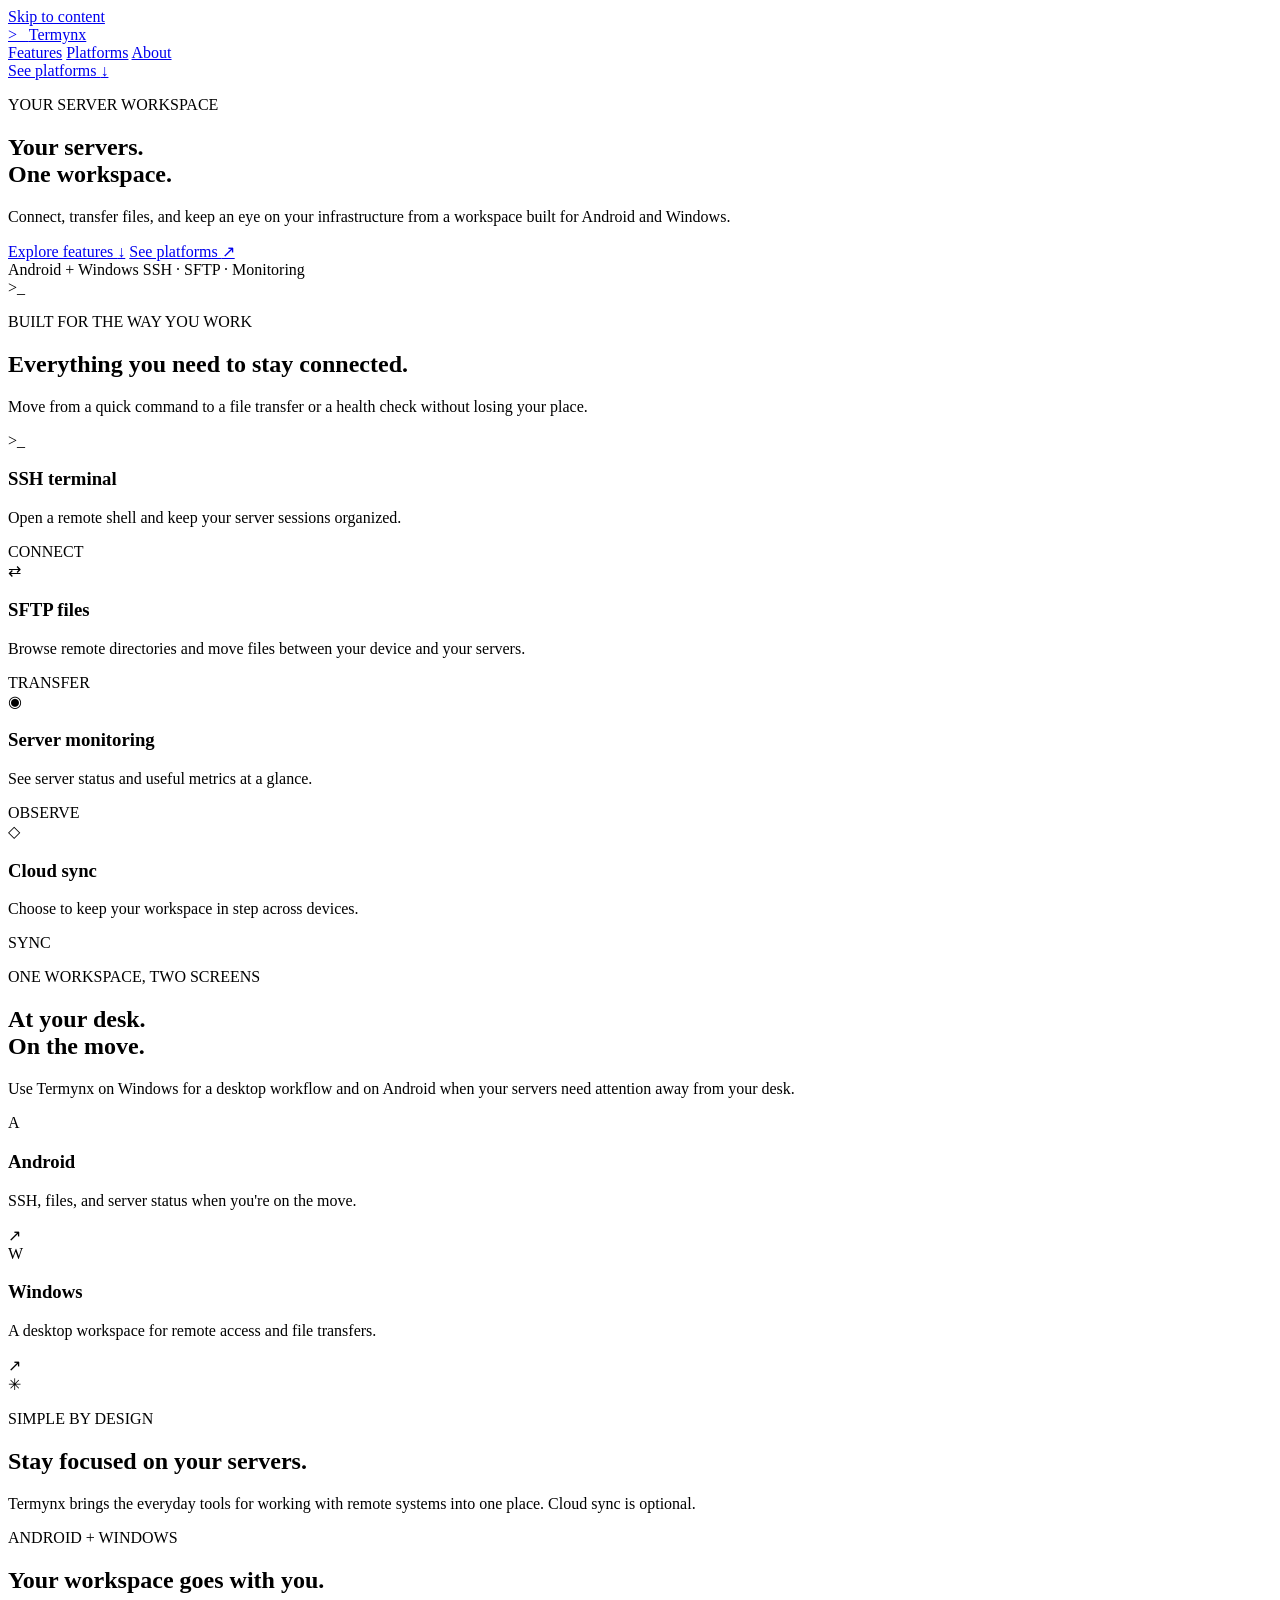
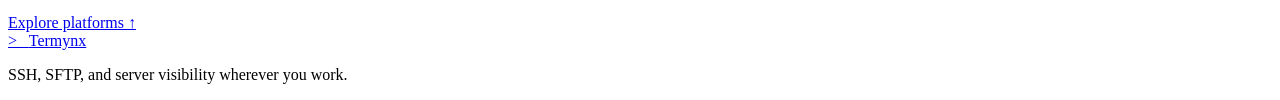
==== index.html @ 279df397 "Create index.html" ====
<!doctype html>
<html lang="en">
<head>
  <meta charset="utf-8">
  <meta name="viewport" content="width=device-width, initial-scale=1">
  <meta name="theme-color" content="#080d1d">
  <meta name="description" content="Termynx is an SSH and SFTP workspace for Android and Windows.">
  <meta property="og:type" content="website">
  <meta property="og:title" content="Termynx — your servers, one workspace">
  <meta property="og:description" content="A modern SSH and SFTP workspace for Android and Windows.">
  <title>Termynx — Your servers, one workspace</title>
  <link rel="stylesheet" href="styles.css">
</head>
<body>
  <a class="skip-link" href="#main">Skip to content</a>

  <div class="site-shell">
    <header class="site-header">
      <a class="brand" href="#top" aria-label="Termynx home">
        <span class="brand-mark" aria-hidden="true">&gt;_</span>
        <span>Termynx</span>
      </a>
      <nav class="site-nav" aria-label="Main navigation">
        <a href="#features">Features</a>
        <a href="#platforms">Platforms</a>
        <a href="#about">About</a>
      </nav>
      <a class="header-link" href="#platforms">
        See platforms <span aria-hidden="true">↓</span>
      </a>
    </header>

    <main id="main">
      <section class="hero" id="top" aria-labelledby="hero-title">
        <div class="hero-copy">
          <p class="eyebrow"><span class="live-dot" aria-hidden="true"></span> YOUR SERVER WORKSPACE</p>
          <h1 id="hero-title">Your servers.<br><span>One workspace.</span></h1>
          <p class="hero-description">Connect, transfer files, and keep an eye on your infrastructure from a workspace built for Android and Windows.</p>
          <div class="hero-actions">
            <a class="button button-primary" href="#features">Explore features <span aria-hidden="true">↓</span></a>
            <a class="button button-secondary" href="#platforms">See platforms <span aria-hidden="true">↗</span></a>
          </div>
          <div class="hero-proof" aria-label="Supported platforms and capabilities">
            <span>Android + Windows</span>
            <span class="proof-divider" aria-hidden="true"></span>
            <span>SSH · SFTP · Monitoring</span>
          </div>
        </div>
        <div class="hero-art" aria-hidden="true">
          <div class="art-glow" aria-hidden="true"></div>
          <div class="visual-grid"></div>
          <div class="visual-orbit orbit-outer"></div>
          <div class="visual-orbit orbit-inner"></div>
          <div class="visual-core"><span>&gt;_</span></div>
          <div class="visual-node node-one"></div>
          <div class="visual-node node-two"></div>
          <div class="visual-node node-three"></div>
        </div>
      </section>

      <section class="feature-section" id="features" aria-labelledby="features-title">
        <div class="section-heading">
          <div>
            <p class="eyebrow">BUILT FOR THE WAY YOU WORK</p>
            <h2 id="features-title">Everything you need to stay connected.</h2>
          </div>
          <p>Move from a quick command to a file transfer or a health check without losing your place.</p>
        </div>
        <div class="feature-grid">
          <article class="feature-card">
            <div class="feature-icon icon-blue" aria-hidden="true">&gt;_</div>
            <h3>SSH terminal</h3>
            <p>Open a remote shell and keep your server sessions organized.</p>
            <span class="feature-tag">CONNECT</span>
          </article>
          <article class="feature-card">
            <div class="feature-icon icon-cyan" aria-hidden="true">⇄</div>
            <h3>SFTP files</h3>
            <p>Browse remote directories and move files between your device and your servers.</p>
            <span class="feature-tag">TRANSFER</span>
          </article>
          <article class="feature-card">
            <div class="feature-icon icon-violet" aria-hidden="true">◉</div>
            <h3>Server monitoring</h3>
            <p>See server status and useful metrics at a glance.</p>
            <span class="feature-tag">OBSERVE</span>
          </article>
          <article class="feature-card">
            <div class="feature-icon icon-pink" aria-hidden="true">◇</div>
            <h3>Cloud sync</h3>
            <p>Choose to keep your workspace in step across devices.</p>
            <span class="feature-tag">SYNC</span>
          </article>
        </div>
      </section>

      <section class="platform-section" id="platforms" aria-labelledby="platforms-title">
        <div class="platform-intro">
          <p class="eyebrow">ONE WORKSPACE, TWO SCREENS</p>
          <h2 id="platforms-title">At your desk.<br><span>On the move.</span></h2>
          <p>Use Termynx on Windows for a desktop workflow and on Android when your servers need attention away from your desk.</p>
        </div>
        <div class="platform-list">
          <div class="platform-card">
            <div class="platform-mark" aria-hidden="true">A</div>
            <div>
              <h3>Android</h3>
            <p>SSH, files, and server status when you're on the move.</p>
            </div>
            <span class="platform-arrow" aria-hidden="true">↗</span>
          </div>
          <div class="platform-card">
            <div class="platform-mark windows-mark" aria-hidden="true">W</div>
            <div>
              <h3>Windows</h3>
            <p>A desktop workspace for remote access and file transfers.</p>
            </div>
            <span class="platform-arrow" aria-hidden="true">↗</span>
          </div>
        </div>
      </section>

      <section class="privacy-section" id="about" aria-labelledby="privacy-title">
        <div class="privacy-symbol" aria-hidden="true">✳</div>
        <div>
          <p class="eyebrow">SIMPLE BY DESIGN</p>
          <h2 id="privacy-title">Stay focused on your servers.</h2>
          <p>Termynx brings the everyday tools for working with remote systems into one place. Cloud sync is optional.</p>
        </div>
      </section>

      <section class="closing" aria-labelledby="closing-title">
        <div>
          <p class="eyebrow">ANDROID + WINDOWS</p>
          <h2 id="closing-title">Your workspace goes with you.</h2>
        </div>
        <a class="button button-primary" href="#platforms">Explore platforms <span aria-hidden="true">↑</span></a>
      </section>
    </main>

    <footer class="site-footer">
      <a class="brand footer-brand" href="#top" aria-label="Termynx home">
        <span class="brand-mark" aria-hidden="true">&gt;_</span>
        <span>Termynx</span>
      </a>
      <p>SSH, SFTP, and server visibility wherever you work.</p>
    </footer>
  </div>
</body>
</html>
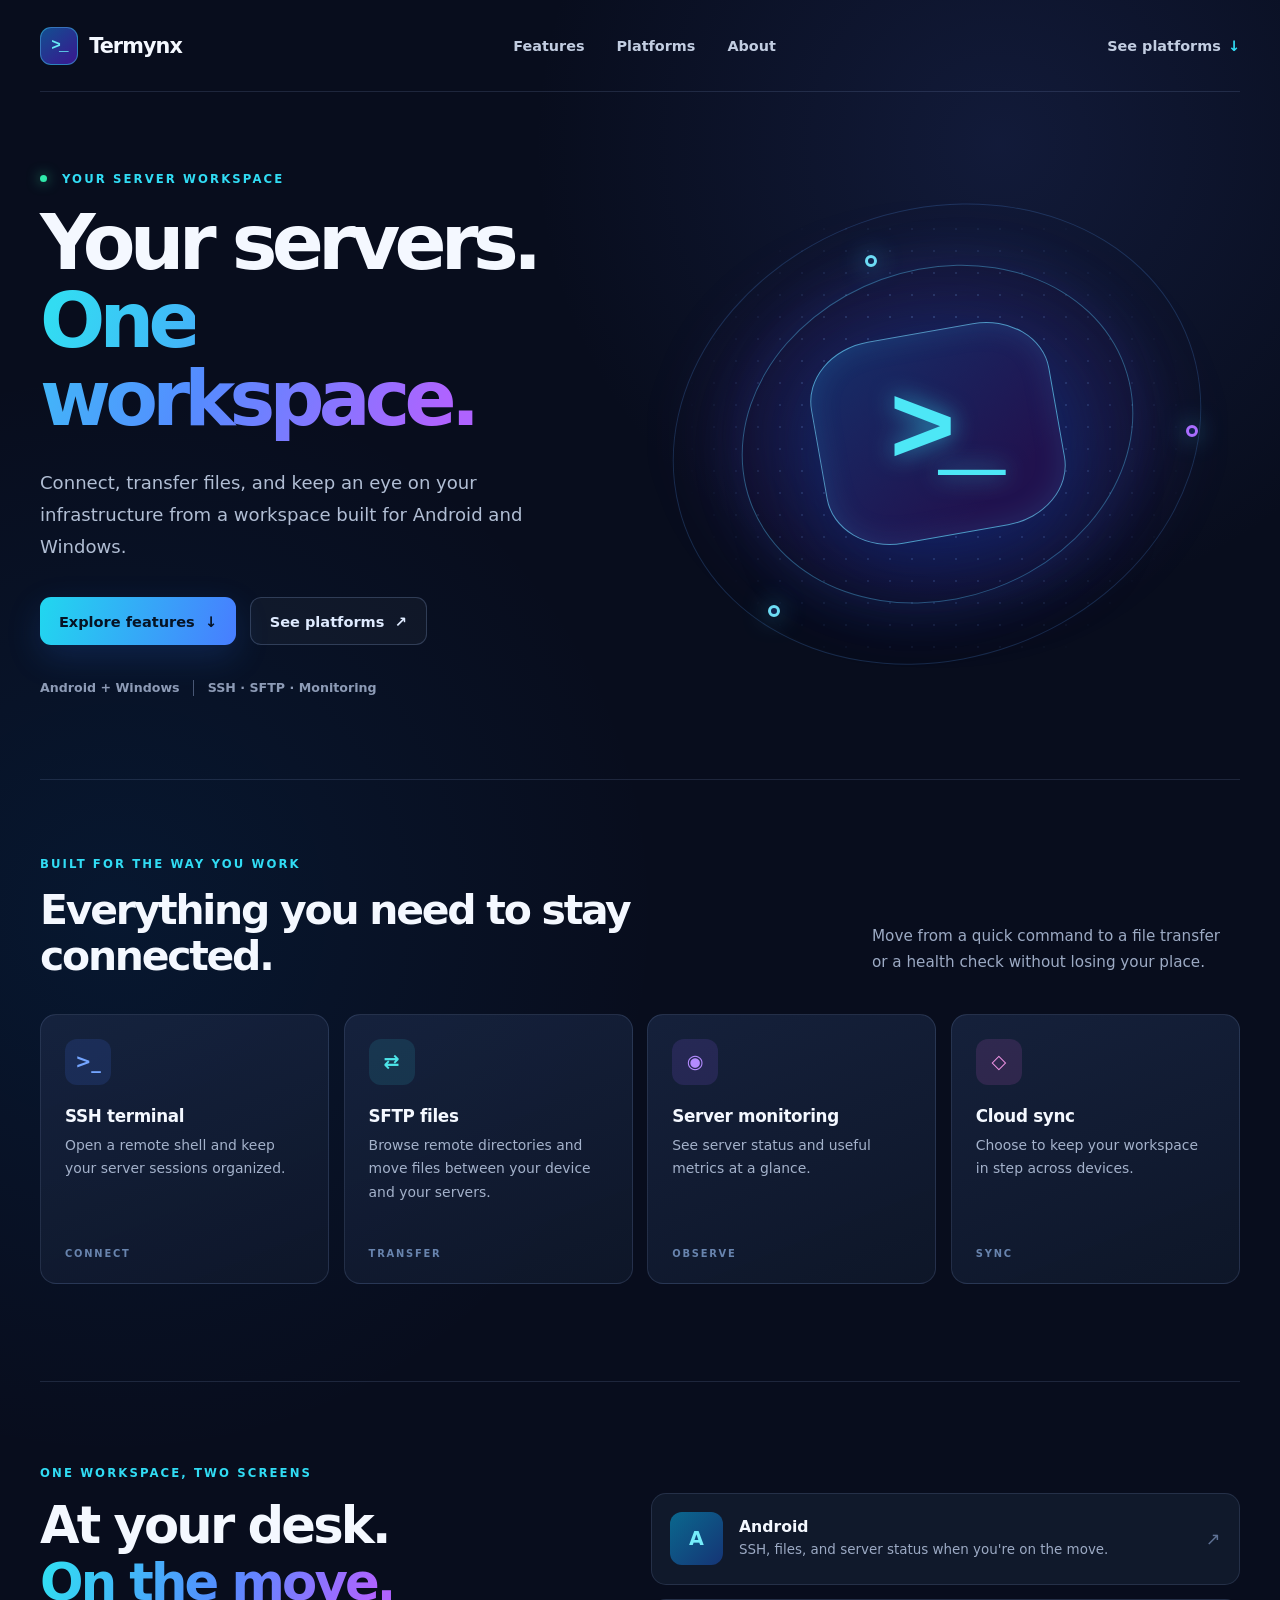
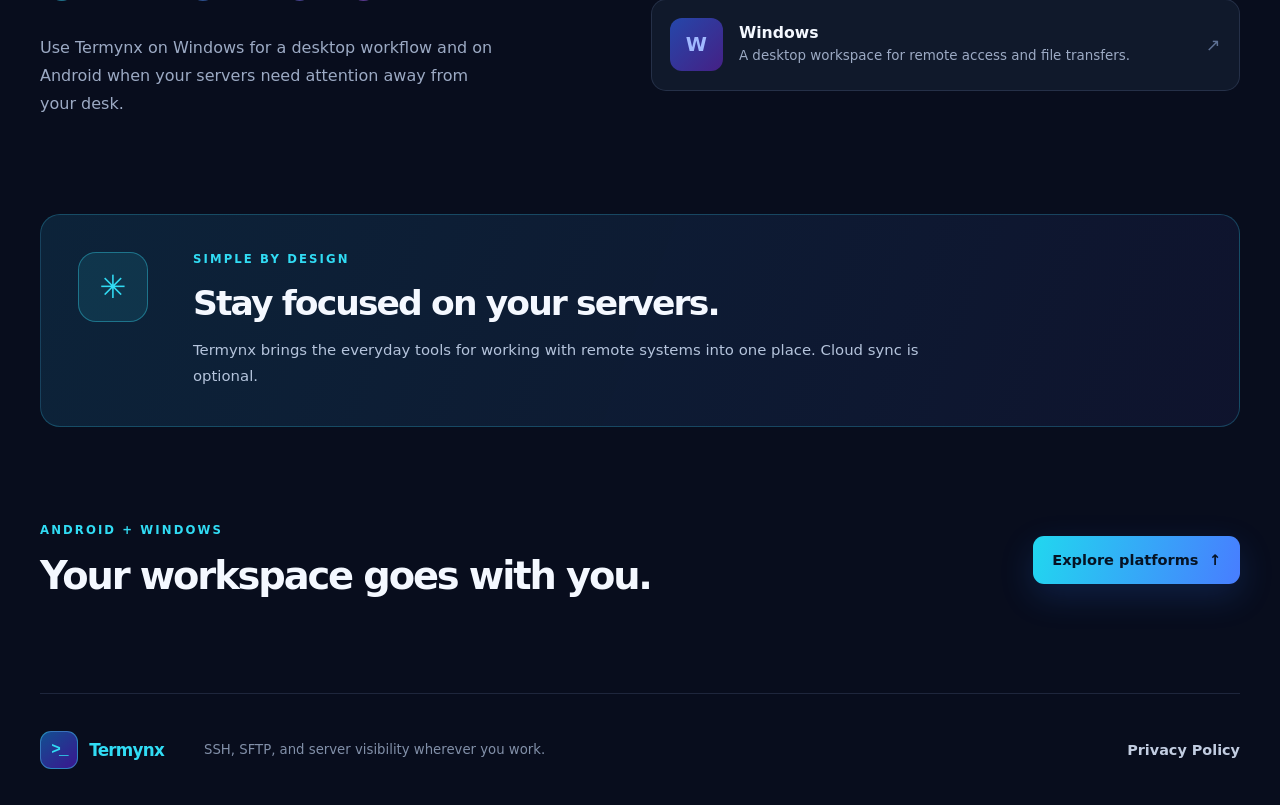
==== commit 59ff4cfa: "Update index.html" ====
--- a/index.html
+++ b/index.html
@@ -105,7 +105,7 @@
             <div class="platform-mark" aria-hidden="true">A</div>
             <div>
               <h3>Android</h3>
-            <p>SSH, files, and server status when you're on the move.</p>
+              <p>SSH, files, and server status when you're on the move.</p>
             </div>
             <span class="platform-arrow" aria-hidden="true">↗</span>
           </div>
@@ -113,7 +113,7 @@
             <div class="platform-mark windows-mark" aria-hidden="true">W</div>
             <div>
               <h3>Windows</h3>
-            <p>A desktop workspace for remote access and file transfers.</p>
+              <p>A desktop workspace for remote access and file transfers.</p>
             </div>
             <span class="platform-arrow" aria-hidden="true">↗</span>
           </div>
@@ -144,6 +144,7 @@
         <span>Termynx</span>
       </a>
       <p>SSH, SFTP, and server visibility wherever you work.</p>
+      <a class="footer-link" href="privacy.html">Privacy Policy</a>
     </footer>
   </div>
 </body>
--- a/styles.css
+++ b/styles.css
@@ -0,0 +1,152 @@
+:root {
+  color-scheme: dark;
+  --bg: #080d1d;
+  --surface: #111a30;
+  --surface-soft: #10192b;
+  --line: rgba(151, 179, 231, .15);
+  --text: #f4f8ff;
+  --muted: #9caac4;
+  --cyan: #31dcf4;
+  --blue: #4d85ff;
+  --violet: #9658ff;
+}
+
+* { box-sizing: border-box; }
+html { scroll-behavior: smooth; }
+body {
+  margin: 0;
+  background: radial-gradient(circle at 78% 6%, rgba(53, 74, 158, .22), transparent 29rem),
+              radial-gradient(circle at 9% 38%, rgba(0, 116, 217, .1), transparent 34rem),
+              var(--bg);
+  color: var(--text);
+  font-family: Inter, ui-sans-serif, system-ui, -apple-system, BlinkMacSystemFont, "Segoe UI", sans-serif;
+  -webkit-font-smoothing: antialiased;
+}
+a { color: inherit; text-decoration: none; }
+img { display: block; max-width: 100%; }
+:focus-visible { outline: 2px solid var(--cyan); outline-offset: 4px; }
+.skip-link { position: absolute; z-index: 20; left: 1rem; top: -4rem; padding: .65rem 1rem; background: white; color: #091227; border-radius: .5rem; }
+.skip-link:focus { top: 1rem; }
+.site-shell { width: min(1200px, calc(100% - 48px)); margin: auto; }
+
+.site-header { height: 92px; display: flex; align-items: center; gap: 2rem; border-bottom: 1px solid var(--line); }
+.brand { display: inline-flex; align-items: center; gap: .7rem; font-weight: 750; font-size: 1.3rem; letter-spacing: -.045em; white-space: nowrap; }
+.brand-mark { width: 38px; height: 38px; display: grid; place-items: center; border: 1px solid rgba(64, 211, 241, .45); border-radius: 11px; background: linear-gradient(140deg, #124f91, #3a168f); color: #66e9f6; font: 800 1rem ui-monospace, monospace; letter-spacing: -.12em; }
+.site-nav { display: flex; align-items: center; gap: 2rem; margin: auto; }
+.site-nav a, .header-link, .site-footer a:not(.brand) { color: #c2cde1; font-size: .9rem; font-weight: 600; transition: color .2s ease; }
+.site-nav a:hover, .header-link:hover, .site-footer a:hover { color: white; }
+.header-link { white-space: nowrap; display: inline-flex; gap: .45rem; align-items: center; }
+.header-link span, .site-footer a span { color: var(--cyan); }
+
+.eyebrow { margin: 0 0 1.1rem; color: var(--cyan); font-size: .73rem; font-weight: 800; letter-spacing: .18em; }
+.hero { min-height: 625px; display: grid; grid-template-columns: 1fr 1.09fr; align-items: center; gap: 2.5rem; padding: 5rem 0 5.2rem; }
+.hero-copy { position: relative; z-index: 1; }
+.live-dot, .label-indicator { display: inline-block; width: 7px; height: 7px; margin-right: .55rem; border-radius: 50%; background: #30e9aa; box-shadow: 0 0 13px rgba(48, 233, 170, .75); vertical-align: 1px; }
+h1, h2, h3, p { overflow-wrap: break-word; }
+h1 { margin: 0; font-size: clamp(3.6rem, 6vw, 5.9rem); line-height: 1.02; letter-spacing: -.075em; font-weight: 800; }
+h1 span, .platform-intro h2 span { background: linear-gradient(110deg, #32dcf2 4%, #548cff 52%, #af63ff 93%); -webkit-background-clip: text; background-clip: text; color: transparent; }
+.hero-description { max-width: 34rem; margin: 1.8rem 0 0; color: #b1bed4; font-size: 1.13rem; line-height: 1.75; }
+.hero-actions { display: flex; flex-wrap: wrap; gap: .85rem; margin-top: 2.2rem; }
+.button { min-height: 48px; display: inline-flex; align-items: center; justify-content: center; gap: .65rem; padding: .8rem 1.18rem; border-radius: 11px; font-size: .91rem; font-weight: 700; transition: transform .2s ease, background .2s ease, border-color .2s ease; }
+.button:hover { transform: translateY(-2px); }
+.button-primary { background: linear-gradient(105deg, #21d7ef, #487dff); color: #061324; box-shadow: 0 12px 34px rgba(38, 111, 228, .2); }
+.button-primary:hover { background: linear-gradient(105deg, #66e9f6, #6999ff); }
+.button-secondary { border: 1px solid rgba(152, 179, 229, .24); background: rgba(255, 255, 255, .035); color: #dfebff; }
+.button-secondary:hover { border-color: rgba(152, 179, 229, .5); background: rgba(255, 255, 255, .065); }
+.hero-proof { display: flex; flex-wrap: wrap; align-items: center; gap: .85rem; margin-top: 2.15rem; color: #8d9bb6; font-size: .79rem; font-weight: 600; }
+.proof-divider { height: 16px; width: 1px; background: #485775; }
+.hero-art { position: relative; min-width: 0; height: 470px; isolation: isolate; display: grid; place-items: center; }
+.art-glow { position: absolute; z-index: -1; inset: 7%; background: radial-gradient(ellipse, rgba(44, 107, 255, .34), rgba(111, 50, 235, .11) 50%, transparent 72%); filter: blur(25px); }
+.visual-grid { position: absolute; inset: 4%; opacity: .35; background-image: radial-gradient(#6085c5 1px, transparent 1px); background-size: 22px 22px; mask-image: radial-gradient(circle, black 28%, transparent 73%); }
+.visual-orbit { position: absolute; border: 1px solid rgba(82, 151, 240, .22); border-radius: 50%; transform: rotate(-20deg); }
+.orbit-outer { width: 89%; aspect-ratio: 1; max-height: 450px; }
+.orbit-inner { width: 66%; aspect-ratio: 1; max-height: 330px; border-color: rgba(87, 200, 250, .4); box-shadow: 0 0 55px rgba(48, 114, 233, .12); }
+.visual-core { width: 40%; aspect-ratio: 1; max-height: 205px; display: grid; place-items: center; border: 1px solid rgba(106, 216, 255, .64); border-radius: 28%; background: linear-gradient(145deg, #152f69, #21124e 78%); box-shadow: inset 0 0 30px rgba(67, 195, 255, .14), 0 28px 90px rgba(16, 42, 136, .46); transform: rotate(-10deg); }
+.visual-core span { color: #4de7f6; font: 800 clamp(3.5rem, 9vw, 7rem) ui-monospace, monospace; letter-spacing: -.16em; transform: rotate(10deg); text-shadow: 0 0 25px rgba(49, 220, 244, .65); }
+.visual-node { position: absolute; width: 12px; height: 12px; border: 3px solid #6ddcf4; border-radius: 50%; background: #10224d; box-shadow: 0 0 25px rgba(61, 193, 250, .7); }
+.node-one { top: 12%; left: 38%; }.node-two { top: 48%; right: 7%; border-color: #aa6dff; }.node-three { bottom: 11%; left: 22%; }
+
+.feature-section { padding: 4.8rem 0 6.1rem; border-top: 1px solid var(--line); }
+.section-heading { display: flex; align-items: end; justify-content: space-between; gap: 3rem; margin-bottom: 2.1rem; }
+.section-heading h2, .platform-intro h2, .privacy-section h2, .closing h2 { margin: 0; font-size: clamp(2rem, 3.2vw, 3.25rem); line-height: 1.12; letter-spacing: -.055em; }
+.section-heading > p { max-width: 23rem; margin: 0 0 .25rem; color: var(--muted); line-height: 1.7; font-size: .95rem; }
+.feature-grid { display: grid; grid-template-columns: repeat(4, minmax(0, 1fr)); gap: .9rem; }
+.feature-card { min-height: 270px; display: flex; flex-direction: column; align-items: flex-start; padding: 1.5rem; border: 1px solid var(--line); border-radius: 16px; background: linear-gradient(158deg, rgba(25, 38, 67, .8), rgba(15, 24, 43, .84)); transition: transform .2s ease, border-color .2s ease; }
+.feature-card:hover { transform: translateY(-4px); border-color: rgba(92, 159, 241, .46); }
+.feature-icon { width: 46px; height: 46px; display: grid; place-items: center; border-radius: 12px; font-size: 1.2rem; font-weight: 800; }
+.icon-blue { color: #74a5ff; background: rgba(70, 121, 253, .14); }
+.icon-cyan { color: #4de5e9; background: rgba(53, 211, 227, .12); }
+.icon-violet { color: #b48bff; background: rgba(149, 92, 252, .14); }
+.icon-pink { color: #f093e4; background: rgba(230, 104, 224, .13); }
+.feature-card h3 { margin: 1.3rem 0 .55rem; font-size: 1.05rem; letter-spacing: -.02em; }
+.feature-card p { margin: 0; color: #a4b2cb; font-size: .87rem; line-height: 1.66; }
+.feature-tag { margin-top: auto; padding-top: 1.5rem; color: #6884ae; font-size: .62rem; font-weight: 800; letter-spacing: .18em; }
+
+.platform-section { display: grid; grid-template-columns: .9fr 1fr; gap: 5rem; align-items: center; padding: 5.2rem 0 6rem; border-top: 1px solid var(--line); }
+.platform-intro h2 { font-size: clamp(2.7rem, 4vw, 4.2rem); }
+.platform-intro > p:last-child { max-width: 29rem; margin: 1.4rem 0 0; color: var(--muted); line-height: 1.75; }
+.platform-list { display: grid; gap: .9rem; }
+.platform-card { display: grid; grid-template-columns: 53px 1fr auto; gap: 1rem; align-items: center; padding: 1.15rem; border: 1px solid var(--line); border-radius: 15px; background: var(--surface-soft); }
+.platform-mark { width: 53px; height: 53px; display: grid; place-items: center; border-radius: 12px; color: #75edfa; background: linear-gradient(135deg, #0a688e, #153475); font-size: 1.2rem; font-weight: 800; }
+.windows-mark { color: #a1b9ff; background: linear-gradient(135deg, #2547aa, #452085); }
+.platform-card h3 { margin: 0 0 .23rem; font-size: .98rem; }
+.platform-card p { margin: 0; color: var(--muted); font-size: .84rem; line-height: 1.55; }
+.platform-arrow { color: #5e7194; font-size: 1.1rem; }
+
+.privacy-section { display: grid; grid-template-columns: 88px 1fr; gap: 1.7rem; align-items: start; padding: 2.3rem; border: 1px solid rgba(54, 203, 236, .25); border-radius: 20px; background: linear-gradient(110deg, rgba(18, 61, 92, .46), rgba(24, 28, 66, .44)); }
+.privacy-symbol { width: 70px; height: 70px; display: grid; place-items: center; border: 1px solid rgba(52, 211, 235, .4); border-radius: 18px; color: var(--cyan); background: rgba(50, 219, 242, .1); font-size: 2rem; }
+.privacy-section h2 { font-size: clamp(1.8rem, 2.7vw, 2.6rem); }
+.privacy-section p:last-child { max-width: 49rem; margin: .9rem 0 0; color: #b5c4dc; line-height: 1.75; font-size: .93rem; }
+.closing { display: flex; justify-content: space-between; align-items: center; gap: 2rem; padding: 6rem 0; }
+.closing h2 { font-size: clamp(1.9rem, 3vw, 2.8rem); }
+.site-footer { display: flex; align-items: center; gap: 1rem; min-height: 112px; border-top: 1px solid var(--line); }
+.footer-brand { font-size: 1.05rem; }
+.site-footer p { margin: 0 auto 0 1.5rem; color: #8290a9; font-size: .83rem; }
+
+@media (max-width: 900px) {
+  .hero { grid-template-columns: 1fr; gap: 1.3rem; padding: 4rem 0 3rem; }
+  .hero-copy { max-width: 42rem; }
+  .hero-art { width: min(600px, 100%); justify-self: center; }
+  .feature-grid { grid-template-columns: repeat(2, minmax(0, 1fr)); }
+  .platform-section { gap: 2.5rem; }
+}
+
+@media (max-width: 620px) {
+  .site-shell { width: min(100% - 32px, 1200px); }
+  .site-header { height: 72px; }
+  .site-nav { display: none; }
+  .header-link { margin-left: auto; font-size: .78rem; }
+  .brand { font-size: 1.12rem; }
+  .brand-mark { width: 33px; height: 33px; }
+  .hero { padding: 3.2rem 0 2rem; }
+  h1 { font-size: clamp(3.15rem, 13vw, 4.5rem); }
+  .hero-description { font-size: 1rem; }
+  .hero-actions { gap: .65rem; }
+  .hero-actions .button { width: 100%; }
+  .hero-proof { gap: .55rem; font-size: .72rem; }
+  .hero-art { height: 340px; }
+  .feature-section { padding: 3.5rem 0 4rem; }
+  .section-heading { display: block; }
+  .section-heading > p { margin-top: 1rem; }
+  .feature-grid { gap: .7rem; }
+  .feature-card { min-height: 254px; padding: 1rem; }
+  .feature-card p { font-size: .8rem; }
+  .platform-section { grid-template-columns: 1fr; padding: 4rem 0; }
+  .privacy-section { grid-template-columns: 1fr; gap: 1.2rem; padding: 1.4rem; }
+  .privacy-symbol { width: 56px; height: 56px; font-size: 1.5rem; }
+  .closing { display: block; padding: 4.5rem 0; }
+  .closing .button { margin-top: 1.5rem; }
+  .site-footer { flex-wrap: wrap; gap: .7rem 1rem; padding: 1.5rem 0; }
+  .site-footer p { order: 3; width: 100%; margin: 0; }
+  .site-footer > a:last-child { margin-left: auto; }
+}
+
+@media (max-width: 390px) {
+  .feature-grid { grid-template-columns: 1fr; }
+  .feature-card { min-height: 210px; }
+}
+
+@media (prefers-reduced-motion: reduce) {
+  html { scroll-behavior: auto; }
+  *, *::before, *::after { transition-duration: .01ms !important; animation-duration: .01ms !important; }
+}
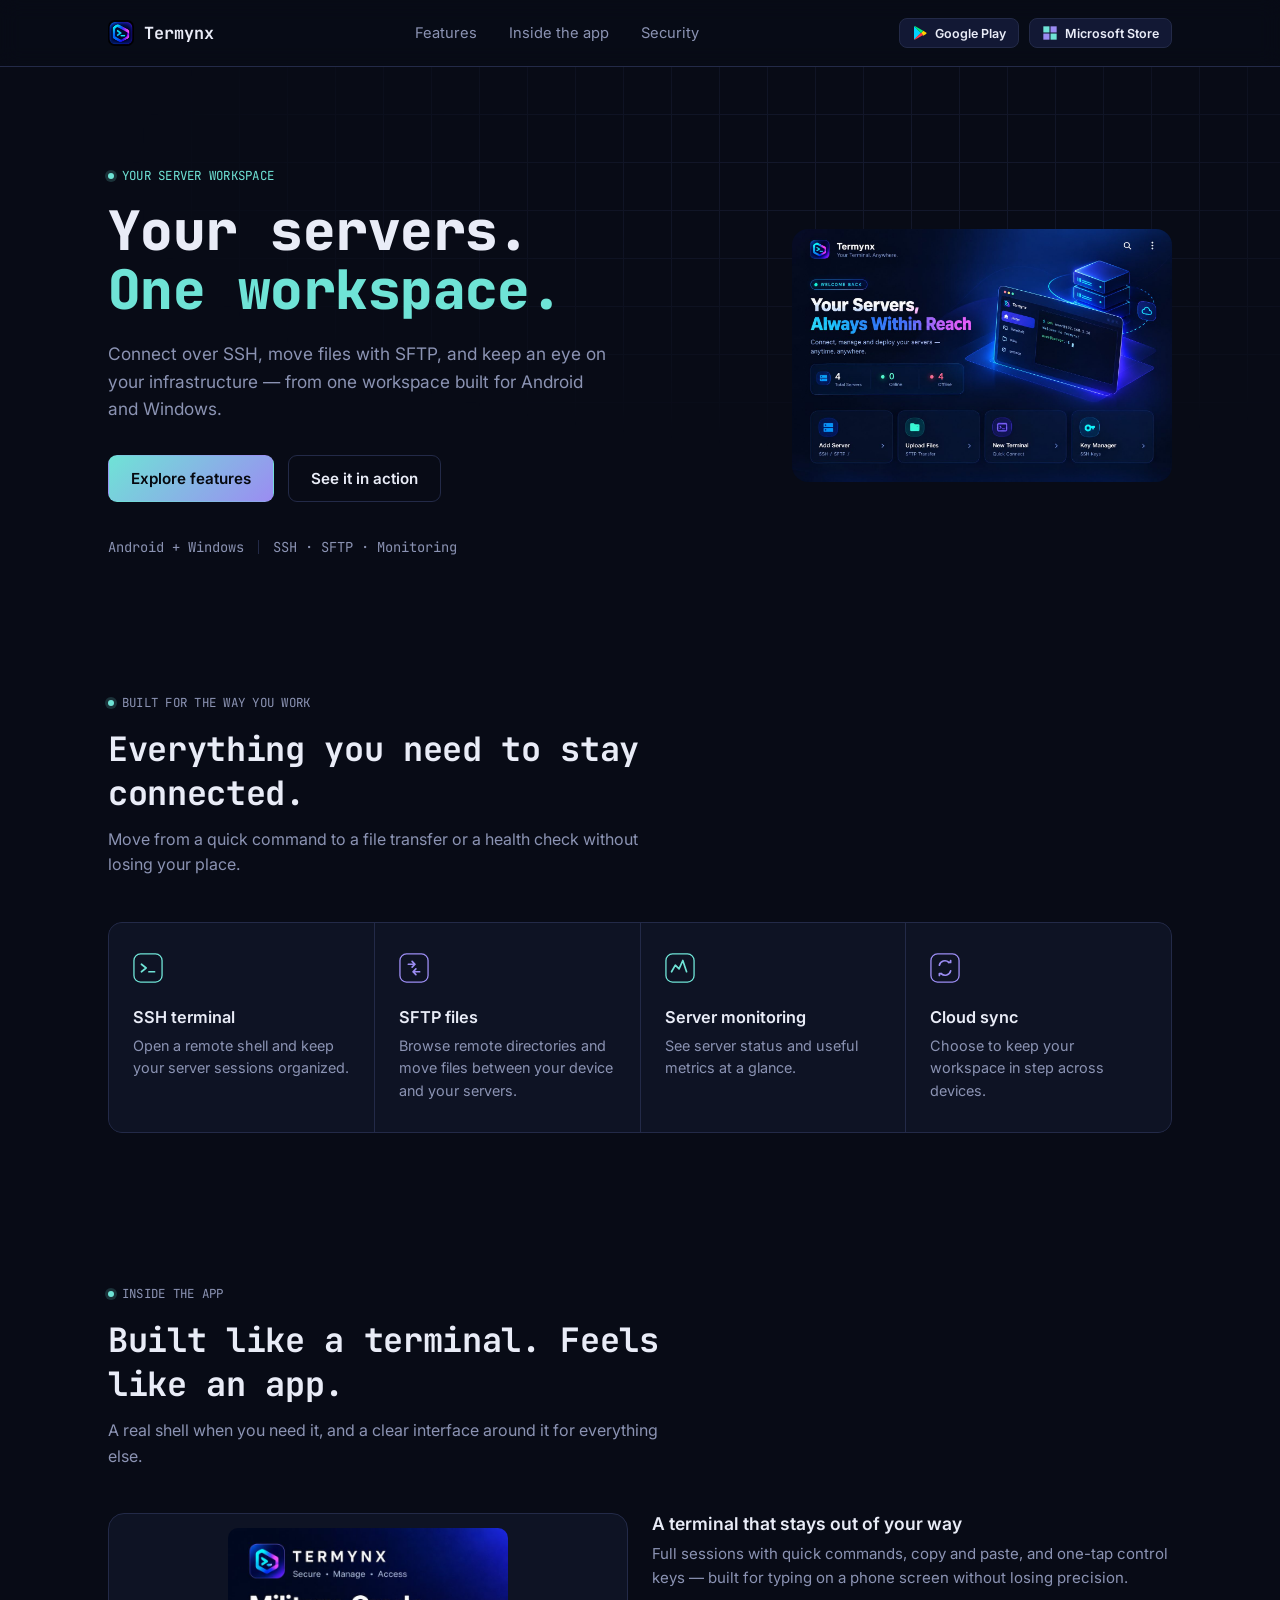
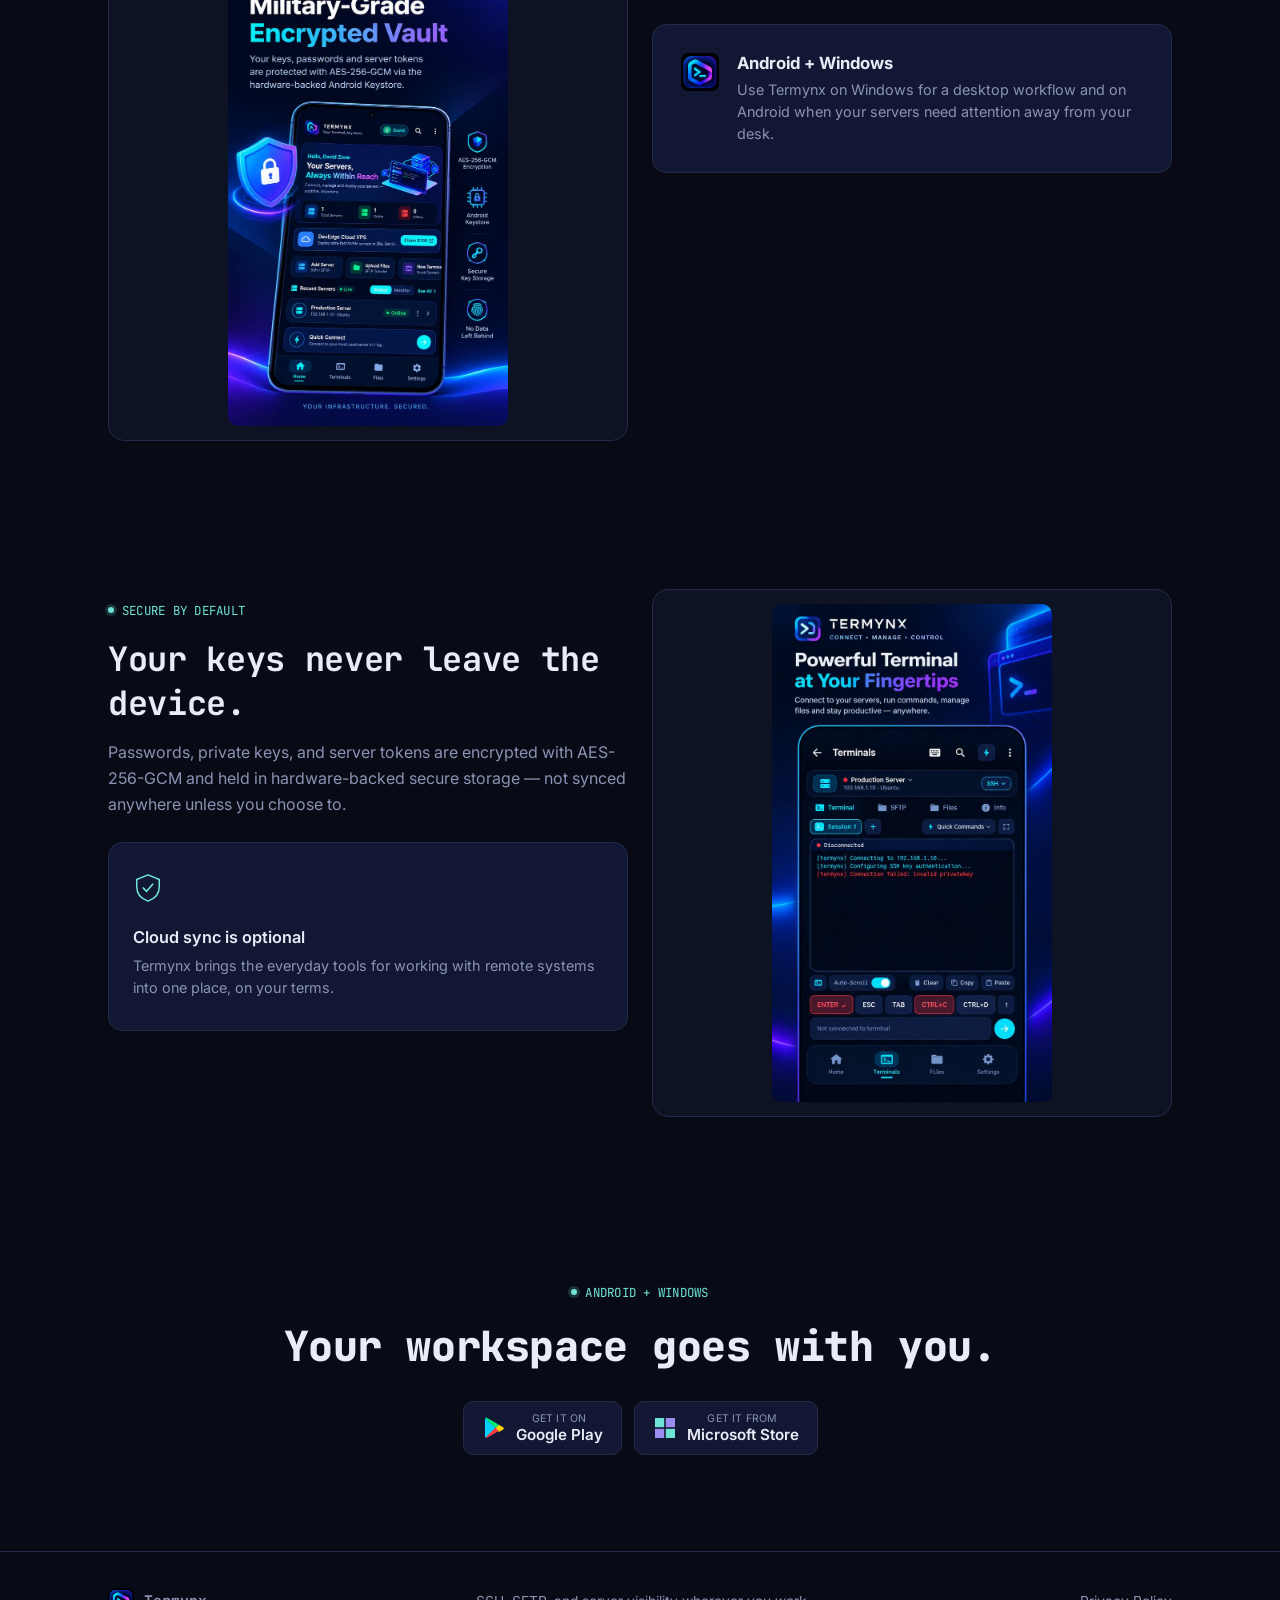
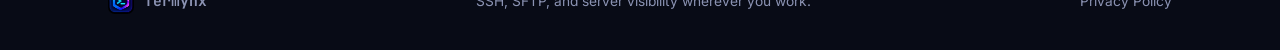
==== commit e060e0bd: "Update index.html" ====
--- a/index.html
+++ b/index.html
@@ -1,151 +1,325 @@
 <!doctype html>
 <html lang="en">
 <head>
-  <meta charset="utf-8">
-  <meta name="viewport" content="width=device-width, initial-scale=1">
-  <meta name="theme-color" content="#080d1d">
-  <meta name="description" content="Termynx is an SSH and SFTP workspace for Android and Windows.">
-  <meta property="og:type" content="website">
-  <meta property="og:title" content="Termynx — your servers, one workspace">
-  <meta property="og:description" content="A modern SSH and SFTP workspace for Android and Windows.">
-  <title>Termynx — Your servers, one workspace</title>
-  <link rel="stylesheet" href="styles.css">
+<meta charset="utf-8">
+<meta name="viewport" content="width=device-width, initial-scale=1, viewport-fit=cover">
+<meta name="theme-color" content="#080b16">
+<title>Termynx — Your servers, one workspace</title>
+<meta name="description" content="Termynx is an SSH and SFTP workspace for Android and Windows.">
+<meta property="og:type" content="website">
+<meta property="og:title" content="Termynx — your servers, one workspace">
+<meta property="og:description" content="A modern SSH and SFTP workspace for Android and Windows.">
+<link rel="icon" type="image/png" href="/favicon-96x96.png" sizes="96x96" />
+<link rel="icon" type="image/svg+xml" href="/app/favicon.svg" />
+<link rel="shortcut icon" href="/app/favicon.ico" />
+<link rel="apple-touch-icon" sizes="180x180" href="/app/apple-touch-icon.png" />  
+<link rel="preconnect" href="https://fonts.googleapis.com">
+<link rel="preconnect" href="https://fonts.gstatic.com" crossorigin>
+<link href="https://fonts.googleapis.com/css2?family=JetBrains+Mono:wght@400;500;700;800&family=Inter:wght@400;500;600&display=swap" rel="stylesheet">
+<style>
+  :root{
+    --bg:#080b16;
+    --panel:#0e1324;
+    --panel-2:#121834;
+    --line:#232a48;
+    --text:#e9ecf7;
+    --muted:#8b93b3;
+    --cyan:#6fe3d6;
+    --violet:#9b8cf2;
+    --grad: linear-gradient(135deg,var(--cyan),var(--violet));
+  }
+  *{box-sizing:border-box;}
+  html{scroll-behavior:smooth;scroll-padding-top:80px;}
+  body{
+    margin:0;background:var(--bg);color:var(--text);
+    font-family:'Inter',ui-sans-serif,system-ui,sans-serif;
+    -webkit-font-smoothing:antialiased;
+    padding-top:env(safe-area-inset-top,0px);
+    padding-bottom:env(safe-area-inset-bottom,0px);
+  }
+  h1,h2,.mono{font-family:'JetBrains Mono',ui-monospace,monospace;}
+  a{color:inherit;text-decoration:none;}
+  .wrap{max-width:1120px;margin:0 auto;padding:0 28px;}
+
+  /* header */
+  header{
+    position:sticky;top:0;z-index:20;
+    padding-top:env(safe-area-inset-top,0px);
+    background:rgba(8,11,22,.82);backdrop-filter:blur(10px);
+    border-bottom:1px solid var(--line);
+  }
+  .nav{display:flex;align-items:center;justify-content:space-between;padding:18px 28px;max-width:1120px;margin:0 auto;}
+  .brand{display:flex;align-items:center;gap:10px;font-family:'JetBrains Mono';font-weight:700;font-size:1.05rem;}
+  .brand svg{width:26px;height:26px;}
+  .navlinks{display:flex;gap:32px;font-size:.92rem;color:var(--muted);}
+  .navlinks a:hover{color:var(--text);}
+  @media(max-width:700px){.navlinks{display:none;}}
+
+  /* hero */
+  .hero{padding:88px 0 60px;position:relative;overflow:hidden;}
+  .hero-grid{
+    position:absolute;inset:-1px;
+    background-image:linear-gradient(var(--line) 1px,transparent 1px),linear-gradient(90deg,var(--line) 1px,transparent 1px);
+    background-size:48px 48px;
+    mask-image:radial-gradient(ellipse 60% 50% at 70% 20%,black,transparent);
+    opacity:.5;pointer-events:none;
+  }
+  .hero-inner{position:relative;display:grid;grid-template-columns:1.15fr .85fr;gap:48px;align-items:center;}
+  @media(max-width:860px){.hero-inner{grid-template-columns:1fr;}}
+  .eyebrow{
+    display:inline-flex;align-items:center;gap:8px;
+    font-family:'JetBrains Mono';font-size:.78rem;color:var(--cyan);
+    letter-spacing:.02em;margin-bottom:18px;
+  }
+  .eyebrow .dot{width:6px;height:6px;border-radius:50%;background:var(--cyan);box-shadow:0 0 0 3px rgba(111,227,214,.18);}
+  .hero h1{font-size:clamp(2.3rem,5vw,3.4rem);line-height:1.08;font-weight:800;margin:0 0 20px;letter-spacing:-0.01em;}
+  .hero h1 span{color:var(--cyan);}
+  .hero p.lead{color:var(--muted);font-size:1.08rem;max-width:46ch;line-height:1.6;margin:0 0 32px;}
+  .actions{display:flex;gap:14px;flex-wrap:wrap;margin-bottom:36px;}
+  .btn{
+    display:inline-flex;align-items:center;gap:8px;padding:13px 22px;border-radius:9px;
+    font-size:.95rem;font-weight:600;font-family:'Inter';border:1px solid transparent;
+  }
+  .btn-primary{background:var(--grad);color:#06090f;}
+  .btn-secondary{border-color:var(--line);color:var(--text);}
+  .btn-secondary:hover{border-color:var(--cyan);}
+  .store-row{display:flex;gap:12px;flex-wrap:wrap;margin-bottom:32px;}
+  .store-btn{
+    display:inline-flex;align-items:center;gap:10px;padding:10px 18px;
+    background:var(--panel-2);border:1px solid var(--line);border-radius:10px;
+    transition:border-color .15s ease;
+  }
+  .store-btn:hover{border-color:var(--cyan);}
+  .store-btn svg{width:24px;height:24px;flex-shrink:0;}
+  .store-btn .store-text{display:flex;flex-direction:column;line-height:1.25;}
+  .store-btn .store-text small{font-size:.66rem;color:var(--muted);letter-spacing:.02em;}
+  .store-btn .store-text span{font-size:.95rem;font-weight:600;font-family:'Inter';}
+  .store-row-sm{display:flex;gap:10px;}
+  .store-btn-sm{
+    display:inline-flex;align-items:center;gap:7px;padding:6px 12px;
+    background:var(--panel-2);border:1px solid var(--line);border-radius:8px;
+    font-size:.78rem;font-weight:600;color:var(--text);transition:border-color .15s ease;
+  }
+  .store-btn-sm:hover{border-color:var(--cyan);}
+  .store-btn-sm svg{width:16px;height:16px;flex-shrink:0;}
+  @media(max-width:860px){.store-row-sm{display:none;}}
+  .proof{display:flex;gap:14px;align-items:center;color:var(--muted);font-size:.86rem;font-family:'JetBrains Mono';}
+  .proof .sep{width:1px;height:14px;background:var(--line);}
+
+  .hero-shot{position:relative;max-width:88%;margin-left:auto;}
+  .hero-shot img{width:100%;height:auto;display:block;border-radius:16px;}
+  .hero-shot .glow{position:absolute;inset:-40px;background:radial-gradient(closest-side,rgba(111,227,214,.16),transparent 70%);z-index:-1;}
+  .logo-img{width:26px;height:26px;border-radius:7px;display:block;}
+  .showcase{display:grid;grid-template-columns:1fr 1fr;gap:24px;align-items:start;}
+  @media(max-width:780px){.showcase{grid-template-columns:1fr;}}
+  .showcase-shot{background:var(--panel);border:1px solid var(--line);border-radius:16px;padding:14px;display:flex;justify-content:center;}
+  .showcase-shot img{max-width:280px;width:100%;height:auto;border-radius:10px;display:block;margin:0 auto;}
+  .showcase-copy h3{font-size:1.1rem;margin:0 0 8px;font-weight:600;}
+  .showcase-copy p{color:var(--muted);line-height:1.6;margin:0 0 18px;font-size:.94rem;}
+  .showcase-col{display:flex;flex-direction:column;gap:16px;}
+
+  /* features */
+  section{padding:74px 0;}
+  .section-head{max-width:56ch;margin-bottom:44px;}
+  .section-head .eyebrow{margin-bottom:14px;}
+  .section-head h2{font-size:clamp(1.6rem,3vw,2.1rem);font-weight:700;margin:0 0 12px;letter-spacing:-.01em;}
+  .section-head p{color:var(--muted);line-height:1.6;margin:0;}
+
+  .grid4{display:grid;grid-template-columns:repeat(4,1fr);gap:1px;background:var(--line);border:1px solid var(--line);border-radius:14px;overflow:hidden;}
+  @media(max-width:860px){.grid4{grid-template-columns:repeat(2,1fr);}}
+  @media(max-width:520px){.grid4{grid-template-columns:1fr;}}
+  .card{background:var(--panel);padding:30px 24px;}
+  .card svg{width:30px;height:30px;margin-bottom:20px;}
+  .card h3{font-size:1.02rem;margin:0 0 8px;font-weight:600;}
+  .card p{color:var(--muted);font-size:.9rem;line-height:1.55;margin:0;}
+
+  /* platforms */
+  .plat-head{display:grid;grid-template-columns:1fr 1fr;gap:40px;align-items:end;margin-bottom:36px;}
+  @media(max-width:780px){.plat-head{grid-template-columns:1fr;}}
+  .plat-head h2{font-size:clamp(1.7rem,3.4vw,2.3rem);font-weight:700;margin:0;letter-spacing:-.01em;}
+  .plat-head p{color:var(--muted);line-height:1.6;margin:0;}
+  .platforms{display:grid;grid-template-columns:1fr 1fr;gap:18px;}
+  @media(max-width:600px){.platforms{grid-template-columns:1fr;}}
+  .plat-card{
+    background:var(--panel-2);border:1px solid var(--line);border-radius:14px;
+    padding:28px;display:flex;gap:18px;align-items:flex-start;
+  }
+  .plat-card svg{width:38px;height:38px;flex-shrink:0;}
+  .plat-card h3{margin:0 0 6px;font-size:1.05rem;}
+  .plat-card p{margin:0;color:var(--muted);font-size:.9rem;line-height:1.5;}
+
+  /* about strip */
+  .about{
+    display:flex;gap:26px;align-items:flex-start;
+    background:var(--panel);border:1px solid var(--line);border-radius:16px;padding:38px;
+  }
+  @media(max-width:600px){.about{flex-direction:column;}}
+  .about svg{width:34px;height:34px;flex-shrink:0;}
+  .about h2{font-size:1.3rem;margin:0 0 10px;font-weight:700;}
+  .about p{margin:0;color:var(--muted);line-height:1.6;max-width:60ch;}
+
+  /* closing */
+  .closing{
+    text-align:center;padding:80px 0 96px;
+  }
+  .closing h2{font-size:clamp(1.8rem,4vw,2.6rem);font-weight:800;margin:0 0 28px;letter-spacing:-.01em;}
+
+  footer{border-top:1px solid var(--line);padding:36px 0;padding-bottom:calc(36px + env(safe-area-inset-bottom,0px));}
+  .foot-inner{display:flex;justify-content:space-between;align-items:center;flex-wrap:wrap;gap:16px;color:var(--muted);font-size:.86rem;}
+  .foot-inner .brand{font-size:.92rem;}
+</style>
 </head>
 <body>
-  <a class="skip-link" href="#main">Skip to content</a>
-
-  <div class="site-shell">
-    <header class="site-header">
-      <a class="brand" href="#top" aria-label="Termynx home">
-        <span class="brand-mark" aria-hidden="true">&gt;_</span>
-        <span>Termynx</span>
+
+<header>
+  <div class="nav">
+    <a class="brand" href="#top">
+      <img class="logo-img" src="[data-uri]" alt="">
+      Termynx
+    </a>
+    <nav class="navlinks">
+      <a href="#features">Features</a>
+      <a href="#showcase">Inside the app</a>
+      <a href="#about">Security</a>
+    </nav>
+    <div class="store-row-sm">
+      <a class="store-btn-sm" href="#" aria-label="Get it on Google Play">
+        <svg viewBox="0 0 24 24"><path d="M3.6 2.3c-.4.2-.6.6-.6 1.1v17.2c0 .5.2.9.6 1.1l9.9-9.7L3.6 2.3z" fill="#00D2FF"/><path d="M13.5 12l3.3-3.2 4.3 2.5c.8.5.8 1.7 0 2.2L16.8 16 13.5 12z" fill="#FFD400"/><path d="M3.6 2.3l9.9 9.7 3.3-3.2L4.9 1.7c-.5-.3-1-.2-1.3.1z" fill="#00F076"/><path d="M3.6 21.7c.3.3.8.4 1.3.1l11.9-6.9-3.3-3.2-9.9 9.7z" fill="#FF3A44"/></svg>
+        Google Play
       </a>
-      <nav class="site-nav" aria-label="Main navigation">
-        <a href="#features">Features</a>
-        <a href="#platforms">Platforms</a>
-        <a href="#about">About</a>
-      </nav>
-      <a class="header-link" href="#platforms">
-        See platforms <span aria-hidden="true">↓</span>
+      <a class="store-btn-sm" href="#" aria-label="Get it from Microsoft Store">
+        <svg viewBox="0 0 24 24"><rect x="2" y="2" width="9.2" height="9.2" fill="#6fe3d6"/><rect x="12.8" y="2" width="9.2" height="9.2" fill="#9b8cf2"/><rect x="2" y="12.8" width="9.2" height="9.2" fill="#9b8cf2"/><rect x="12.8" y="12.8" width="9.2" height="9.2" fill="#6fe3d6"/></svg>
+        Microsoft Store
       </a>
-    </header>
-
-    <main id="main">
-      <section class="hero" id="top" aria-labelledby="hero-title">
-        <div class="hero-copy">
-          <p class="eyebrow"><span class="live-dot" aria-hidden="true"></span> YOUR SERVER WORKSPACE</p>
-          <h1 id="hero-title">Your servers.<br><span>One workspace.</span></h1>
-          <p class="hero-description">Connect, transfer files, and keep an eye on your infrastructure from a workspace built for Android and Windows.</p>
-          <div class="hero-actions">
-            <a class="button button-primary" href="#features">Explore features <span aria-hidden="true">↓</span></a>
-            <a class="button button-secondary" href="#platforms">See platforms <span aria-hidden="true">↗</span></a>
+    </div>
+  </div>
+</header>
+
+<main id="top">
+  <section class="hero">
+    <div class="hero-grid"></div>
+    <div class="wrap hero-inner">
+      <div>
+        <p class="eyebrow"><span class="dot"></span>YOUR SERVER WORKSPACE</p>
+        <h1>Your servers.<br><span>One workspace.</span></h1>
+        <p class="lead">Connect over SSH, move files with SFTP, and keep an eye on your infrastructure — from one workspace built for Android and Windows.</p>
+        <div class="actions">
+          <a class="btn btn-primary" href="#features">Explore features</a>
+          <a class="btn btn-secondary" href="#showcase">See it in action</a>
+        </div>
+        <div class="proof">
+          <span>Android + Windows</span><span class="sep"></span><span>SSH · SFTP · Monitoring</span>
+        </div>
+      </div>
+      <div class="hero-shot">
+        <div class="glow" aria-hidden="true"></div>
+        <img src="[data-uri]" alt="Termynx dashboard showing server status, quick actions, and a connected terminal session">
+      </div>
+    </div>
+  </section>
+
+  <section id="features">
+    <div class="wrap">
+      <div class="section-head">
+        <p class="eyebrow"><span class="dot"></span>BUILT FOR THE WAY YOU WORK</p>
+        <h2>Everything you need to stay connected.</h2>
+        <p>Move from a quick command to a file transfer or a health check without losing your place.</p>
+      </div>
+      <div class="grid4">
+        <div class="card">
+          <svg viewBox="0 0 32 32" fill="none"><rect x="1" y="1" width="30" height="30" rx="7" stroke="#6fe3d6" stroke-width="1.4"/><path d="M9 12l5 4-5 4" stroke="#6fe3d6" stroke-width="1.8" stroke-linecap="round" stroke-linejoin="round"/><path d="M17 20h6" stroke="#6fe3d6" stroke-width="1.8" stroke-linecap="round"/></svg>
+          <h3>SSH terminal</h3>
+          <p>Open a remote shell and keep your server sessions organized.</p>
+        </div>
+        <div class="card">
+          <svg viewBox="0 0 32 32" fill="none"><rect x="1" y="1" width="30" height="30" rx="7" stroke="#9b8cf2" stroke-width="1.4"/><path d="M10 12h7M17 12l-3-3M17 12l-3 3" stroke="#9b8cf2" stroke-width="1.8" stroke-linecap="round" stroke-linejoin="round"/><path d="M22 20h-7M15 20l3-3M15 20l3 3" stroke="#9b8cf2" stroke-width="1.8" stroke-linecap="round" stroke-linejoin="round"/></svg>
+          <h3>SFTP files</h3>
+          <p>Browse remote directories and move files between your device and your servers.</p>
+        </div>
+        <div class="card">
+          <svg viewBox="0 0 32 32" fill="none"><rect x="1" y="1" width="30" height="30" rx="7" stroke="#6fe3d6" stroke-width="1.4"/><path d="M7 20l4-7 4 4 4-9 4 12" stroke="#6fe3d6" stroke-width="1.8" stroke-linecap="round" stroke-linejoin="round"/></svg>
+          <h3>Server monitoring</h3>
+          <p>See server status and useful metrics at a glance.</p>
+        </div>
+        <div class="card">
+          <svg viewBox="0 0 32 32" fill="none"><rect x="1" y="1" width="30" height="30" rx="7" stroke="#9b8cf2" stroke-width="1.4"/><path d="M10 13a6 6 0 0110-3M22 19a6 6 0 01-10 3" stroke="#9b8cf2" stroke-width="1.8" stroke-linecap="round"/><path d="M20 10l2 0 0-2M12 22l-2 0 0 2" stroke="#9b8cf2" stroke-width="1.8" stroke-linecap="round" stroke-linejoin="round"/></svg>
+          <h3>Cloud sync</h3>
+          <p>Choose to keep your workspace in step across devices.</p>
+        </div>
+      </div>
+    </div>
+  </section>
+
+  <section id="showcase">
+    <div class="wrap">
+      <div class="section-head">
+        <p class="eyebrow"><span class="dot"></span>INSIDE THE APP</p>
+        <h2>Built like a terminal. Feels like an app.</h2>
+        <p>A real shell when you need it, and a clear interface around it for everything else.</p>
+      </div>
+      <div class="showcase">
+        <div class="showcase-shot"><img src="[data-uri]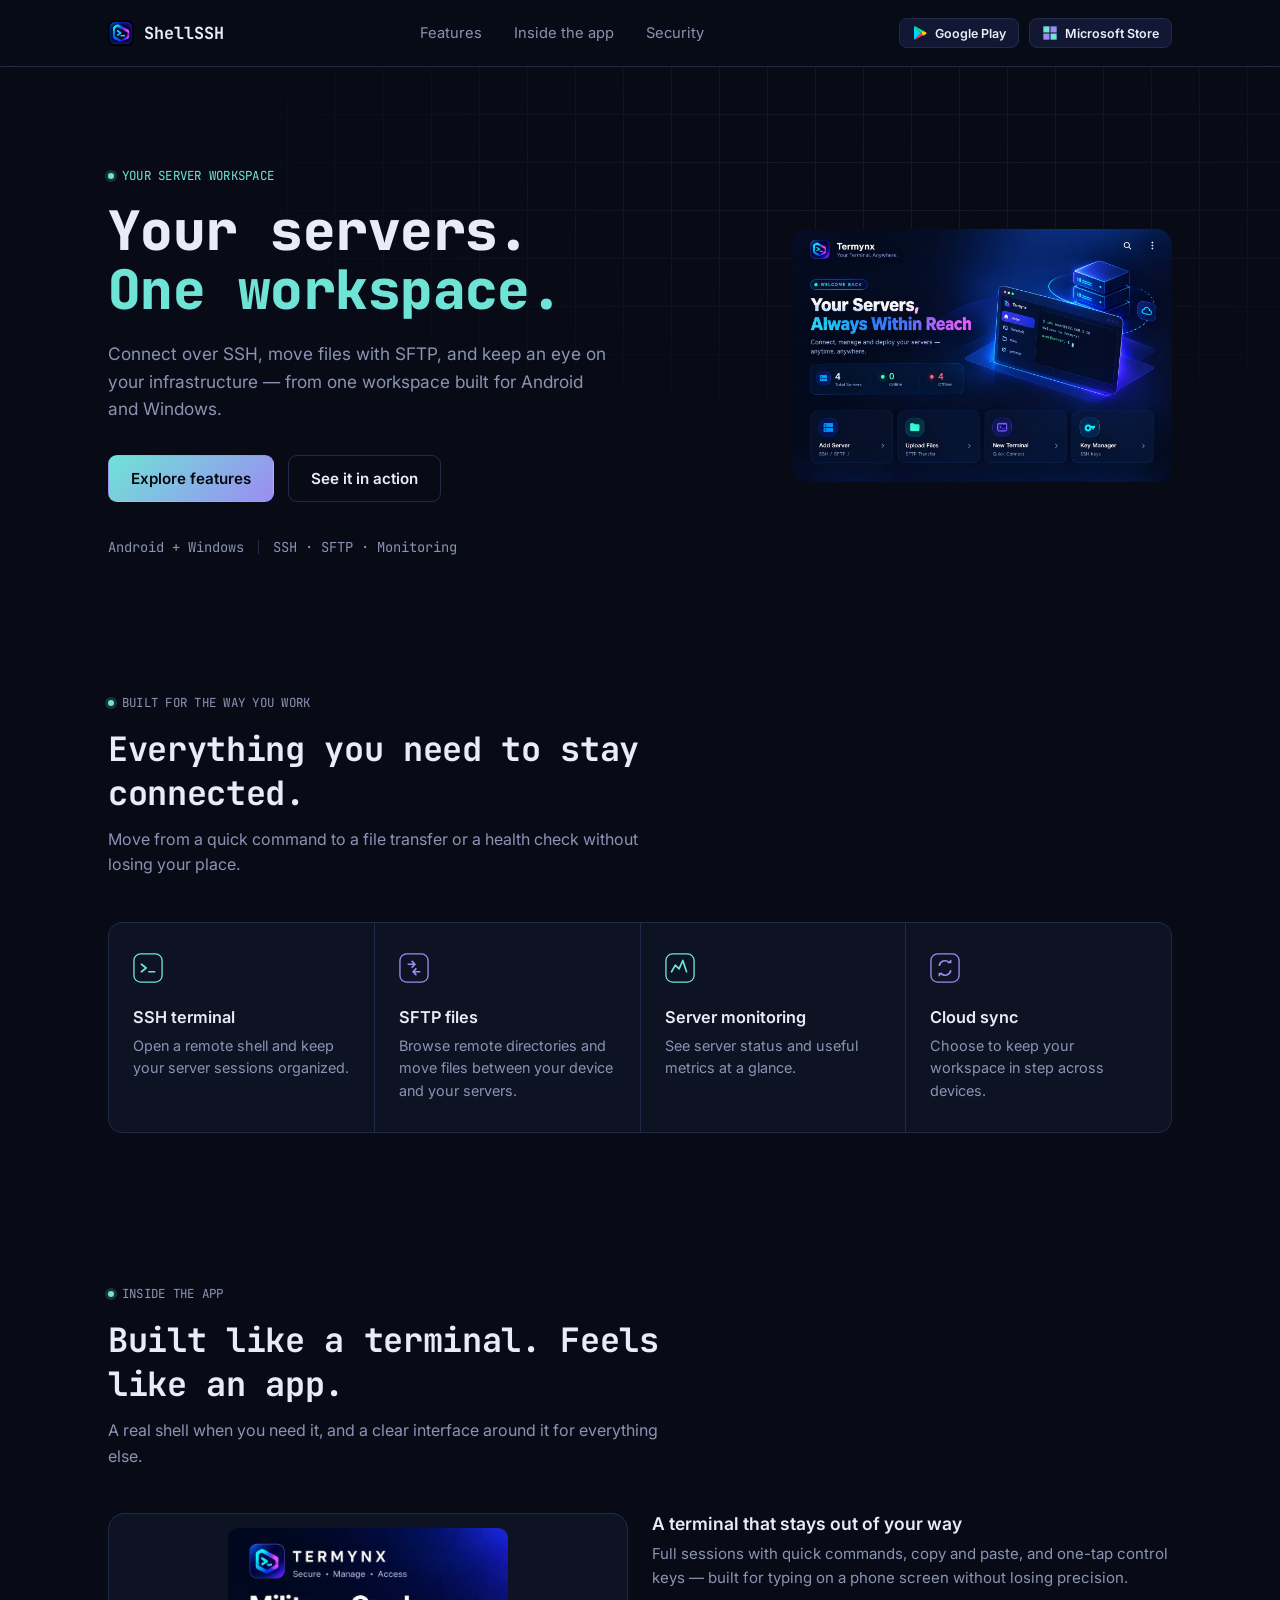
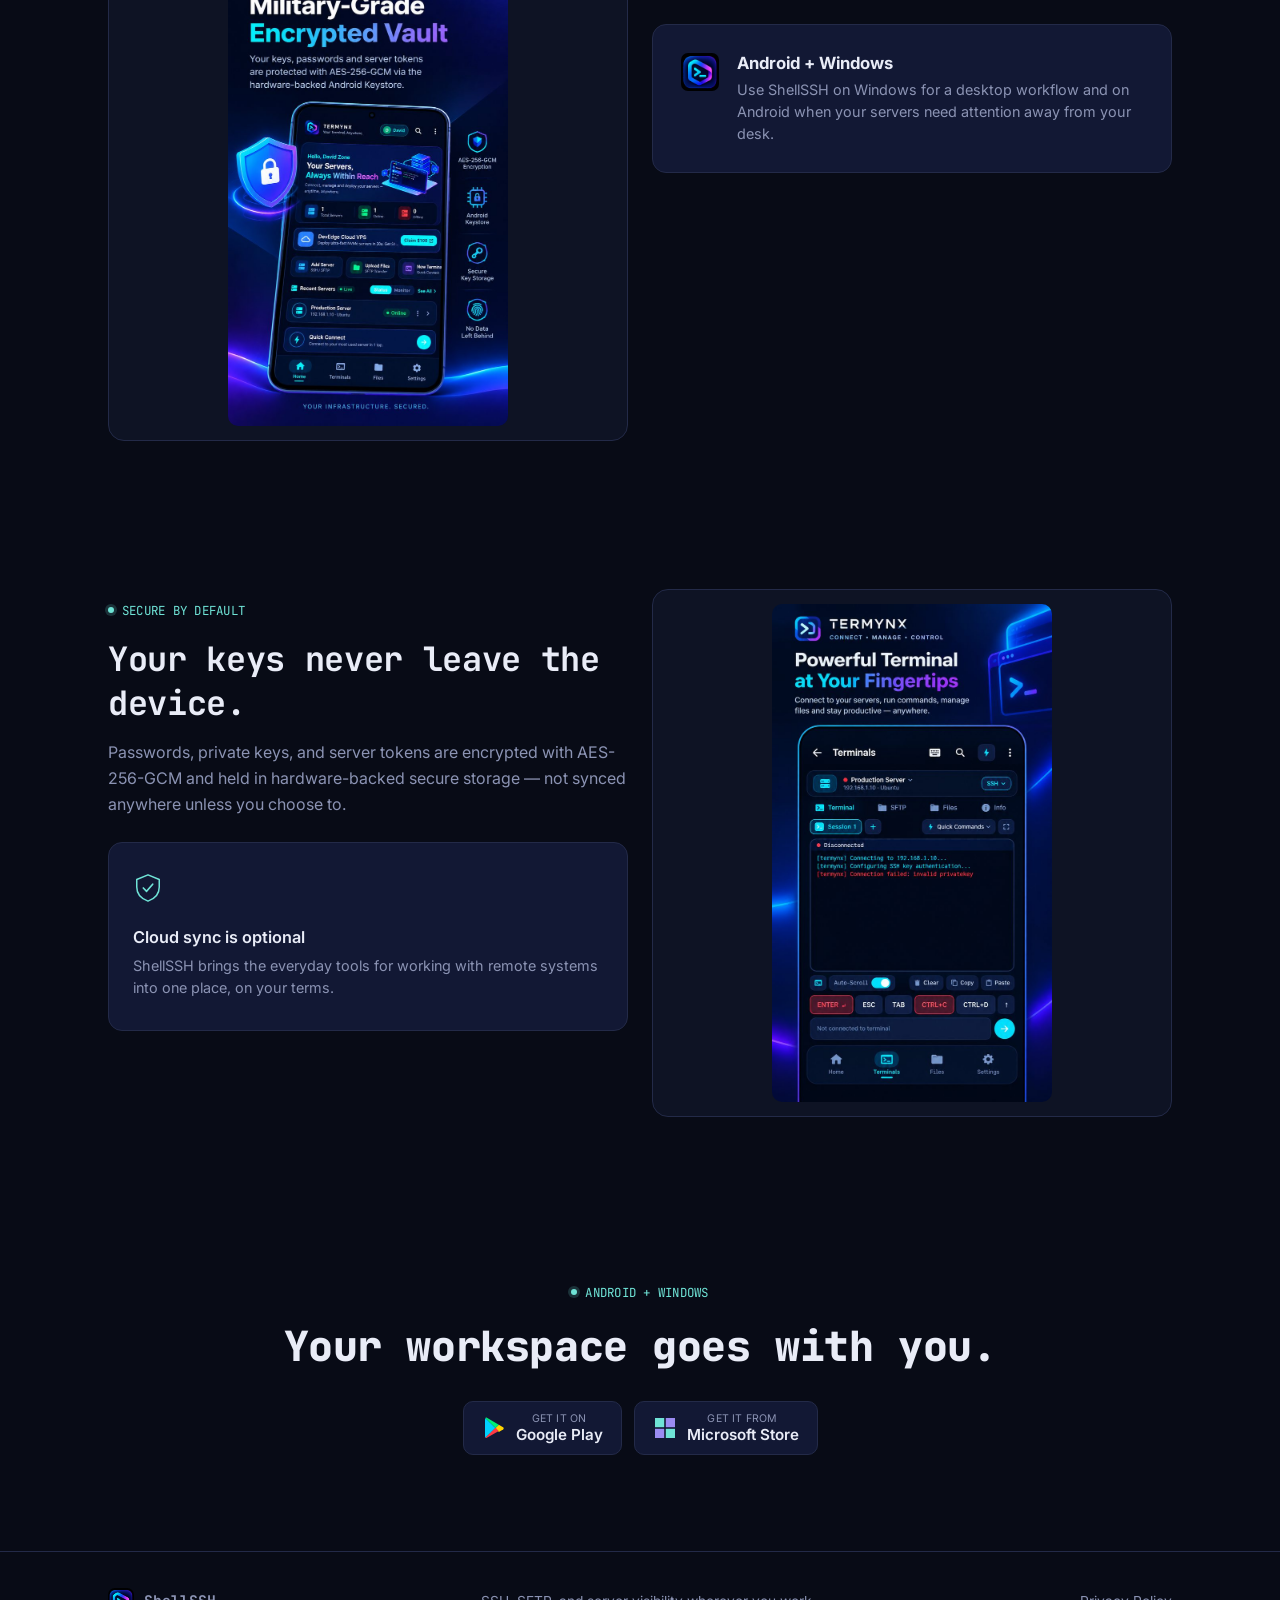
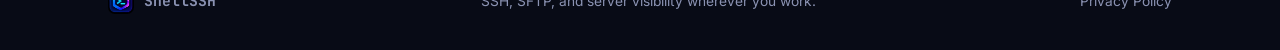
==== commit c171a8d1: "Update index.html" ====
--- a/index.html
+++ b/index.html
@@ -4,10 +4,10 @@
 <meta charset="utf-8">
 <meta name="viewport" content="width=device-width, initial-scale=1, viewport-fit=cover">
 <meta name="theme-color" content="#080b16">
-<title>Termynx — Your servers, one workspace</title>
-<meta name="description" content="Termynx is an SSH and SFTP workspace for Android and Windows.">
+<title>ShellSSH — Your servers, one workspace</title>
+<meta name="description" content="ShellSSH is an SSH and SFTP workspace for Android and Windows.">
 <meta property="og:type" content="website">
-<meta property="og:title" content="Termynx — your servers, one workspace">
+<meta property="og:title" content="ShellSSH — your servers, one workspace">
 <meta property="og:description" content="A modern SSH and SFTP workspace for Android and Windows.">
 <link rel="icon" type="image/png" href="/favicon-96x96.png" sizes="96x96" />
 <link rel="icon" type="image/svg+xml" href="/app/favicon.svg" />
@@ -175,7 +175,7 @@
   <div class="nav">
     <a class="brand" href="#top">
       <img class="logo-img" src="[data-uri]" alt="">
-      Termynx
+      ShellSSH
     </a>
     <nav class="navlinks">
       <a href="#features">Features</a>
@@ -213,7 +213,7 @@
       </div>
       <div class="hero-shot">
         <div class="glow" aria-hidden="true"></div>
-        <img src="[data-uri]" alt="Termynx dashboard showing server status, quick actions, and a connected terminal session">
+        <img src="[data-uri]